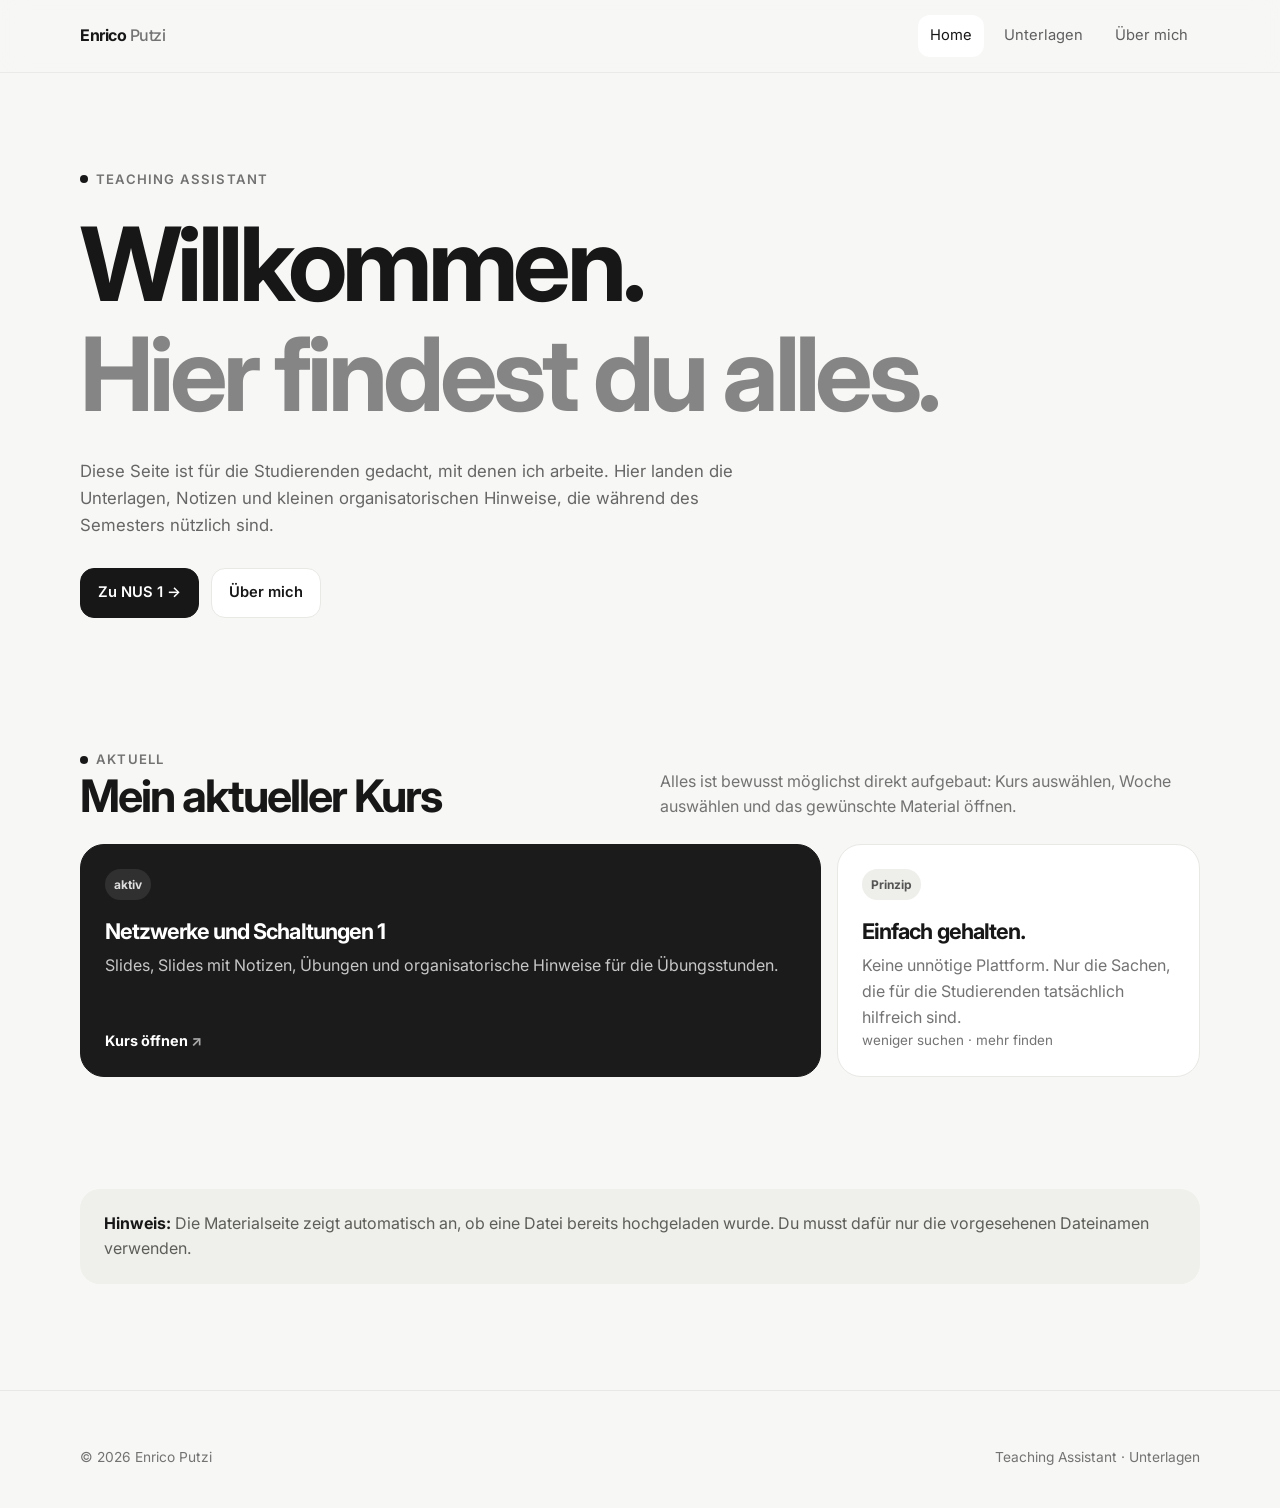
==== index.html @ 02bc379d "Init" ====
<!doctype html>
<html lang="de">
<head>
  <meta charset="utf-8">
  <meta name="viewport" content="width=device-width, initial-scale=1">
  <title>Enrico Putzi — Teaching Assistant</title>
  <meta name="description" content="Unterlagen und Informationen von Enrico Putzi als Teaching Assistant.">
  <link rel="stylesheet" href="style.css">
  <script src="site-config.js"></script>
</head>
<body>
<header class="nav"><div class="container nav-inner">
  <a class="brand" href="index.html">Enrico <span>Putzi</span></a>
  <nav class="nav-links">
    <a class="active" href="index.html">Home</a>
    <a href="study.html">Unterlagen</a>
    <a href="about.html">Über mich</a>
  </nav>
</div></header>

<main>
<section class="hero">
  <div class="container">
    <div class="kicker">Teaching Assistant</div>
    <h1>Willkommen.<br><em>Hier findest du alles.</em></h1>
    <p class="hero-copy">Diese Seite ist für die Studierenden gedacht, mit denen ich arbeite. Hier landen die Unterlagen, Notizen und kleinen organisatorischen Hinweise, die während des Semesters nützlich sind.</p>
    <div class="hero-actions">
      <a class="btn primary" href="courses/nus1/index.html">Zu NUS 1 →</a>
      <a class="btn" href="about.html">Über mich</a>
    </div>
  </div>
</section>

<section class="section">
  <div class="container">
    <div class="section-head">
      <div><div class="kicker">aktuell</div><h2>Mein aktueller Kurs</h2></div>
      <p>Alles ist bewusst möglichst direkt aufgebaut: Kurs auswählen, Woche auswählen und das gewünschte Material öffnen.</p>
    </div>
    <div class="grid">
      <a class="card wide featured-card" href="courses/nus1/index.html">
        <div>
          <span class="tag">aktiv</span>
          <h3>Netzwerke und Schaltungen 1</h3>
          <p>Slides, Slides mit Notizen, Übungen und organisatorische Hinweise für die Übungsstunden.</p>
        </div>
        <div class="card-link">Kurs öffnen</div>
      </a>
      <div class="card" id="nus2-card">
        <div><span class="tag">in Vorbereitung</span><h3>NUS 2</h3><p>Noch nicht fix. Der Bereich ist vorbereitet, bleibt bis dahin aber komplett ausgeblendet.</p></div>
        <div class="small">mit einem Klick aktivierbar</div>
      </div>
      <div class="card">
        <div><span class="tag">Prinzip</span><h3>Einfach gehalten.</h3><p>Keine unnötige Plattform. Nur die Sachen, die für die Studierenden tatsächlich hilfreich sind.</p></div>
        <div class="small">weniger suchen · mehr finden</div>
      </div>
    </div>
  </div>
</section>

<section class="section">
  <div class="container">
    <div class="note"><strong>Hinweis:</strong> Die Materialseite zeigt automatisch an, ob eine Datei bereits hochgeladen wurde. Du musst dafür nur die vorgesehenen Dateinamen verwenden.</div>
  </div>
</section>
</main>

<footer class="footer"><div class="container footer-inner"><span>© <span data-year></span> Enrico Putzi</span><span>Teaching Assistant · Unterlagen</span></div></footer>
<script src="script.js"></script>
</body>
</html>
---- style.css ----
@import url('https://fonts.googleapis.com/css2?family=Inter:wght@400;500;600;700&display=swap');
:root{--bg:#f7f7f5;--surface:#fff;--text:#171717;--muted:#737373;--line:#e8e8e5;--accent-soft:#eeeeea;--max:1120px;--radius:24px}
*{box-sizing:border-box}html{scroll-behavior:smooth}body{margin:0;font-family:Inter,system-ui,-apple-system,BlinkMacSystemFont,"Segoe UI",sans-serif;color:var(--text);background:var(--bg);line-height:1.6}a{color:inherit;text-decoration:none}img{max-width:100%;display:block}.container{width:min(var(--max),calc(100% - 36px));margin:0 auto}
.nav{position:sticky;top:0;z-index:20;background:rgba(247,247,245,.9);backdrop-filter:blur(14px);border-bottom:1px solid rgba(232,232,229,.8)}.nav-inner{min-height:72px;display:flex;align-items:center;justify-content:space-between;gap:24px}.brand{font-weight:700;letter-spacing:-.03em}.brand span{color:var(--muted);font-weight:500}.nav-links{display:flex;gap:8px;align-items:center}.nav-links a{padding:9px 12px;border-radius:12px;color:#5f5f5f;font-size:.92rem}.nav-links a:hover,.nav-links a.active{background:var(--surface);color:var(--text)}
.hero{padding:92px 0 72px}.compact-hero{padding-bottom:42px}.kicker{display:inline-flex;align-items:center;gap:8px;font-size:.82rem;color:var(--muted);font-weight:600;text-transform:uppercase;letter-spacing:.09em}.kicker::before{content:"";width:8px;height:8px;border-radius:50%;background:var(--text);display:inline-block}h1,h2,h3{letter-spacing:-.045em;line-height:1.08;margin:0}.hero h1{font-size:clamp(3.2rem,8vw,6.7rem);max-width:900px;margin-top:18px}.hero h1 em,.course-title em{font-style:normal;color:#858585}.hero-copy{max-width:700px;color:#666;margin:28px 0 0;font-size:1.05rem}.hero-actions{display:flex;gap:12px;flex-wrap:wrap;margin-top:30px}.btn{display:inline-flex;align-items:center;justify-content:center;padding:12px 17px;border:1px solid var(--line);border-radius:14px;background:var(--surface);font-weight:600;font-size:.92rem;transition:transform .18s ease,box-shadow .18s ease}.btn:hover{transform:translateY(-2px);box-shadow:0 10px 28px rgba(0,0,0,.06)}.btn.primary{background:var(--text);color:#fff;border-color:var(--text)}
.section{padding:56px 0}.section-tight{padding-top:24px}.section-head{display:flex;justify-content:space-between;align-items:end;gap:24px;margin-bottom:24px}.section-head h2{font-size:clamp(1.8rem,4vw,2.8rem)}.section-head p{max-width:540px;color:var(--muted);margin:0}.grid{display:grid;grid-template-columns:repeat(12,1fr);gap:16px}.card{grid-column:span 4;background:var(--surface);border:1px solid var(--line);border-radius:var(--radius);padding:24px;min-height:190px;display:flex;flex-direction:column;justify-content:space-between;transition:transform .18s ease,box-shadow .18s ease,border-color .18s ease}.card:hover{transform:translateY(-4px);box-shadow:0 16px 36px rgba(0,0,0,.06);border-color:#d9d9d5}.card.wide{grid-column:span 8}.card.full{grid-column:1/-1}.card .tag{display:inline-flex;width:max-content;padding:6px 9px;border-radius:999px;background:var(--accent-soft);font-size:.75rem;font-weight:700;color:#555}.card h3{font-size:1.35rem;margin-top:20px}.card p{color:var(--muted);margin:10px 0 0}.card-link{margin-top:24px;font-size:.9rem;font-weight:700}.card-link::after{content:" ↗";color:var(--muted)}.featured-card{background:#1b1b1b;color:#fff;border-color:#1b1b1b}.featured-card p{color:#c7c7c7}.featured-card .tag{background:#303030;color:#ddd}.featured-card .card-link::after{color:#aaa}
.note{background:#efefeb;border-radius:20px;padding:22px 24px;color:#5d5d5a}.note strong{color:var(--text)}.course-hero{padding:70px 0 40px}.course-title{font-size:clamp(2.8rem,7vw,5.5rem);max-width:850px;margin-top:16px}.course-intro{max-width:690px;color:var(--muted);font-size:1.05rem;margin:24px 0 0}.course-meta{display:flex;flex-wrap:wrap;gap:8px;margin-top:22px}.pill{padding:8px 11px;background:var(--surface);border:1px solid var(--line);border-radius:999px;font-size:.82rem;color:#666}
.week-list{display:grid;gap:12px}.week-card{background:var(--surface);border:1px solid var(--line);border-radius:22px;padding:20px;display:grid;grid-template-columns:70px minmax(180px,1fr) minmax(390px,1.8fr);gap:18px;align-items:center;transition:transform .18s ease,box-shadow .18s ease}.week-card:hover{transform:translateY(-2px);box-shadow:0 12px 30px rgba(0,0,0,.05)}.week-number{font-size:1.5rem;font-weight:700;letter-spacing:-.05em;color:#888}.week-main h3{font-size:1.15rem}.week-main p{margin:6px 0 0;color:var(--muted);font-size:.9rem}.file-actions{display:flex;gap:8px;flex-wrap:wrap;justify-content:flex-end}.file-btn{display:flex;align-items:center;gap:9px;border:1px solid var(--line);background:#fafaf8;padding:10px 12px;border-radius:13px;font-size:.82rem;font-weight:700;color:#777;cursor:default}.file-btn.available{background:#1b1b1b;color:#fff;border-color:#1b1b1b;cursor:pointer}.file-btn.available:hover{transform:translateY(-1px)}.file-btn.unavailable{opacity:.65}.file-status{font-size:.72rem;font-weight:500;color:#9a9a96}.file-btn.available .file-status{color:#cfcfcf}.small-grid .card{grid-column:span 6}.compact-resource{min-height:180px}.availability{font-size:.8rem;color:#999}.compact-resource.available{background:#fff}.compact-resource.unavailable{opacity:.8}
.profile{display:grid;grid-template-columns:260px 1fr;gap:48px;align-items:start;padding:70px 0}.profile-photo{aspect-ratio:1/1;border-radius:28px;overflow:hidden;background:#e9e9e5;border:1px solid var(--line);display:grid;place-items:center}.profile-photo img{width:100%;height:100%;object-fit:cover}.profile h1{font-size:clamp(2.7rem,6vw,5rem)}.profile .lead{font-size:1.1rem;color:#656565;max-width:720px;margin:20px 0}.timeline{margin-top:36px;display:grid;gap:12px}.timeline-item{padding:18px 0;border-top:1px solid var(--line);display:grid;grid-template-columns:160px 1fr;gap:20px}.timeline-item .year{font-weight:700}.timeline-item p{margin:0;color:var(--muted)}
.footer{padding:55px 0 40px;border-top:1px solid var(--line);margin-top:50px}.footer-inner{display:flex;justify-content:space-between;gap:24px;flex-wrap:wrap;color:var(--muted);font-size:.86rem}.small{font-size:.84rem;color:var(--muted)}.back{display:inline-flex;margin-bottom:24px;color:var(--muted);font-size:.9rem}.back:hover{color:var(--text)}code{background:#ededE9;padding:2px 6px;border-radius:6px;font-size:.9em}
@media (max-width:900px){.week-card{grid-template-columns:56px 1fr}.file-actions{grid-column:2;justify-content:flex-start}.small-grid .card{grid-column:1/-1}}@media (max-width:800px){.nav-inner{min-height:64px}.nav-links{gap:2px}.nav-links a{font-size:.82rem;padding:8px}.hero{padding:65px 0 48px}.card,.card.wide{grid-column:1/-1}.profile{grid-template-columns:1fr;gap:28px}.profile-photo{max-width:280px}.timeline-item{grid-template-columns:1fr;gap:4px}}@media (max-width:520px){.container{width:min(var(--max),calc(100% - 24px))}.nav-links a:nth-child(2){display:none}.hero h1{font-size:3.2rem}.week-card{grid-template-columns:1fr}.file-actions{grid-column:auto}.file-btn{width:100%;justify-content:space-between}}
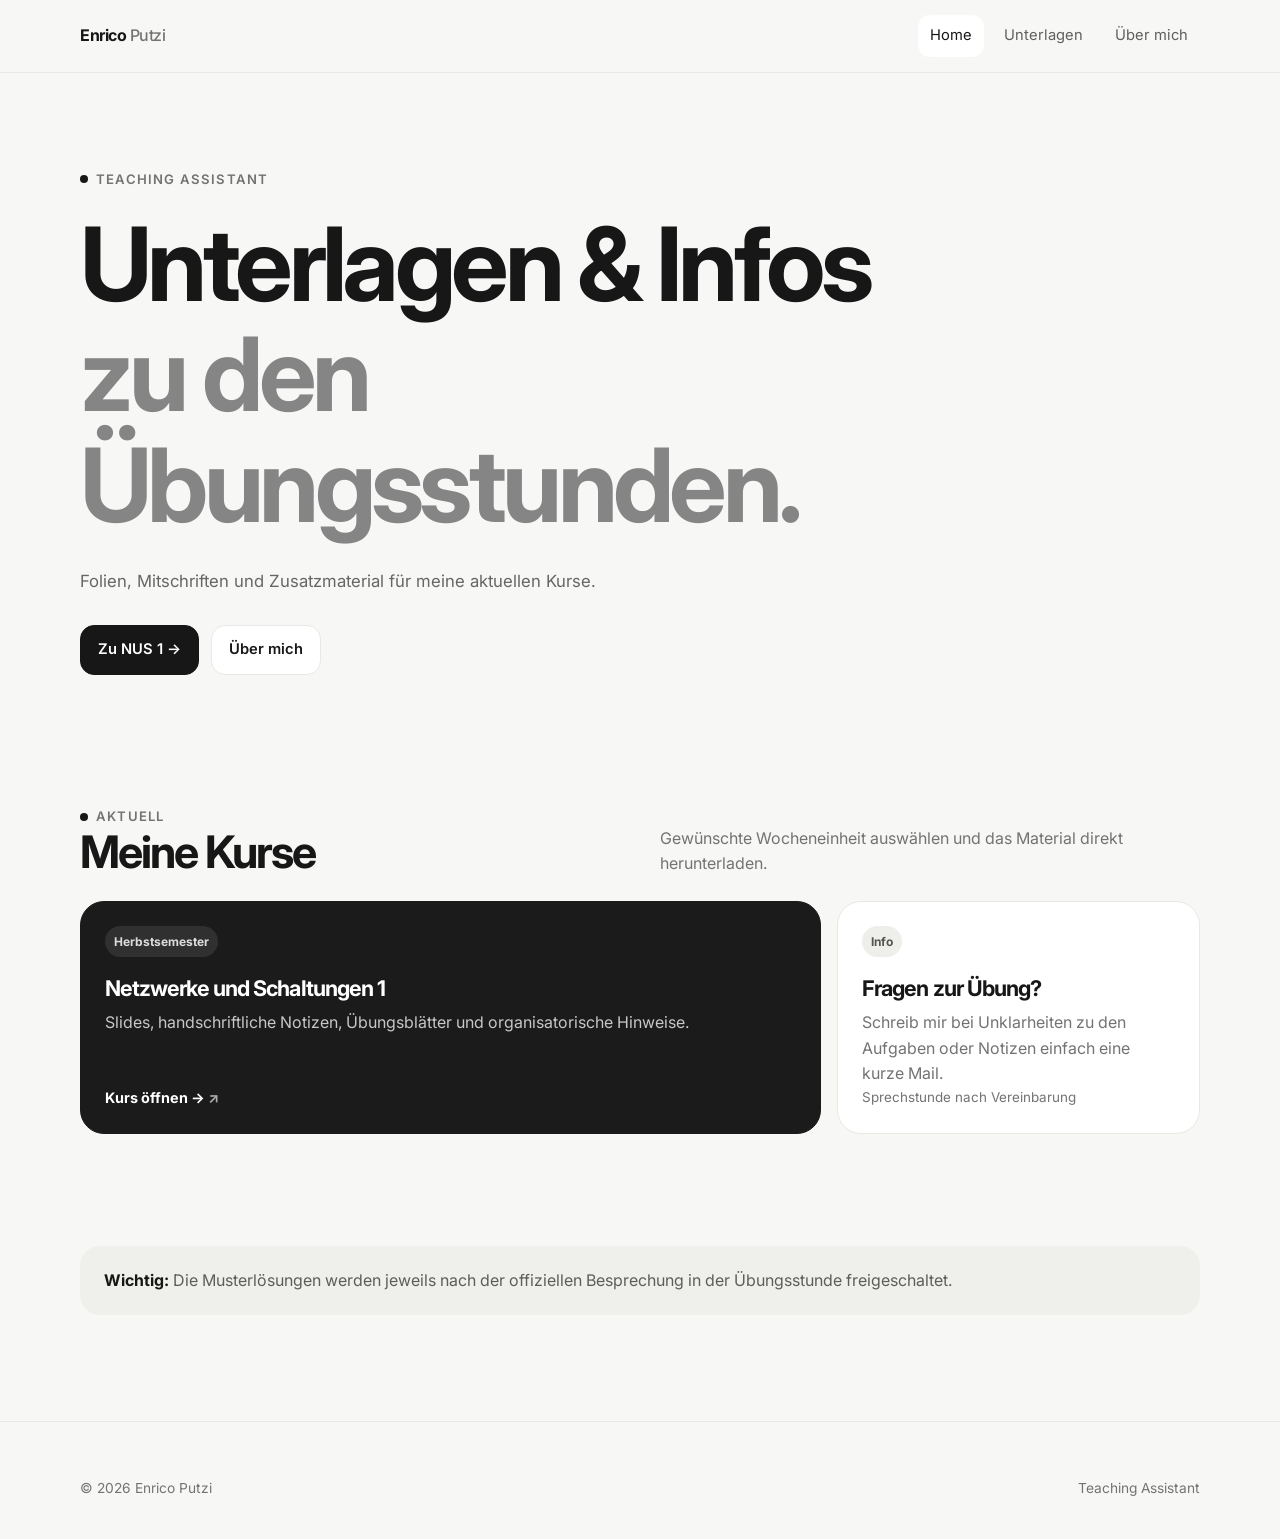
==== commit 9237b959: "asd" ====
--- a/index.html
+++ b/index.html
@@ -3,8 +3,8 @@
 <head>
   <meta charset="utf-8">
   <meta name="viewport" content="width=device-width, initial-scale=1">
-  <title>Enrico Putzi — Teaching Assistant</title>
-  <meta name="description" content="Unterlagen und Informationen von Enrico Putzi als Teaching Assistant.">
+  <title>Enrico Putzi · Teaching Assistant</title>
+  <meta name="description" content="Übungsunterlagen und Informationen von Enrico Putzi.">
   <link rel="stylesheet" href="style.css">
   <script src="site-config.js"></script>
 </head>
@@ -22,8 +22,8 @@
 <section class="hero">
   <div class="container">
     <div class="kicker">Teaching Assistant</div>
-    <h1>Willkommen.<br><em>Hier findest du alles.</em></h1>
-    <p class="hero-copy">Diese Seite ist für die Studierenden gedacht, mit denen ich arbeite. Hier landen die Unterlagen, Notizen und kleinen organisatorischen Hinweise, die während des Semesters nützlich sind.</p>
+    <h1>Unterlagen & Infos<br><em>zu den Übungsstunden.</em></h1>
+    <p class="hero-copy">Folien, Mitschriften und Zusatzmaterial für meine aktuellen Kurse.</p>
     <div class="hero-actions">
       <a class="btn primary" href="courses/nus1/index.html">Zu NUS 1 →</a>
       <a class="btn" href="about.html">Über mich</a>
@@ -34,25 +34,25 @@
 <section class="section">
   <div class="container">
     <div class="section-head">
-      <div><div class="kicker">aktuell</div><h2>Mein aktueller Kurs</h2></div>
-      <p>Alles ist bewusst möglichst direkt aufgebaut: Kurs auswählen, Woche auswählen und das gewünschte Material öffnen.</p>
+      <div><div class="kicker">Aktuell</div><h2>Meine Kurse</h2></div>
+      <p>Gewünschte Wocheneinheit auswählen und das Material direkt herunterladen.</p>
     </div>
     <div class="grid">
       <a class="card wide featured-card" href="courses/nus1/index.html">
         <div>
-          <span class="tag">aktiv</span>
+          <span class="tag">Herbstsemester</span>
           <h3>Netzwerke und Schaltungen 1</h3>
-          <p>Slides, Slides mit Notizen, Übungen und organisatorische Hinweise für die Übungsstunden.</p>
+          <p>Slides, handschriftliche Notizen, Übungsblätter und organisatorische Hinweise.</p>
         </div>
-        <div class="card-link">Kurs öffnen</div>
+        <div class="card-link">Kurs öffnen →</div>
       </a>
       <div class="card" id="nus2-card">
-        <div><span class="tag">in Vorbereitung</span><h3>NUS 2</h3><p>Noch nicht fix. Der Bereich ist vorbereitet, bleibt bis dahin aber komplett ausgeblendet.</p></div>
-        <div class="small">mit einem Klick aktivierbar</div>
+        <div><span class="tag">Frühlingssemester</span><h3>NUS 2</h3><p>Unterlagen folgen zu Beginn des kommenden Semesters.</p></div>
+        <div class="small">Demnächst verfügbar</div>
       </div>
       <div class="card">
-        <div><span class="tag">Prinzip</span><h3>Einfach gehalten.</h3><p>Keine unnötige Plattform. Nur die Sachen, die für die Studierenden tatsächlich hilfreich sind.</p></div>
-        <div class="small">weniger suchen · mehr finden</div>
+        <div><span class="tag">Info</span><h3>Fragen zur Übung?</h3><p>Schreib mir bei Unklarheiten zu den Aufgaben oder Notizen einfach eine kurze Mail.</p></div>
+        <div class="small">Sprechstunde nach Vereinbarung</div>
       </div>
     </div>
   </div>
@@ -60,12 +60,12 @@
 
 <section class="section">
   <div class="container">
-    <div class="note"><strong>Hinweis:</strong> Die Materialseite zeigt automatisch an, ob eine Datei bereits hochgeladen wurde. Du musst dafür nur die vorgesehenen Dateinamen verwenden.</div>
+    <div class="note"><strong>Wichtig:</strong> Die Musterlösungen werden jeweils nach der offiziellen Besprechung in der Übungsstunde freigeschaltet.</div>
   </div>
 </section>
 </main>
 
-<footer class="footer"><div class="container footer-inner"><span>© <span data-year></span> Enrico Putzi</span><span>Teaching Assistant · Unterlagen</span></div></footer>
+<footer class="footer"><div class="container footer-inner"><span>© <span data-year></span> Enrico Putzi</span><span>Teaching Assistant</span></div></footer>
 <script src="script.js"></script>
 </body>
-</html>
+</html>
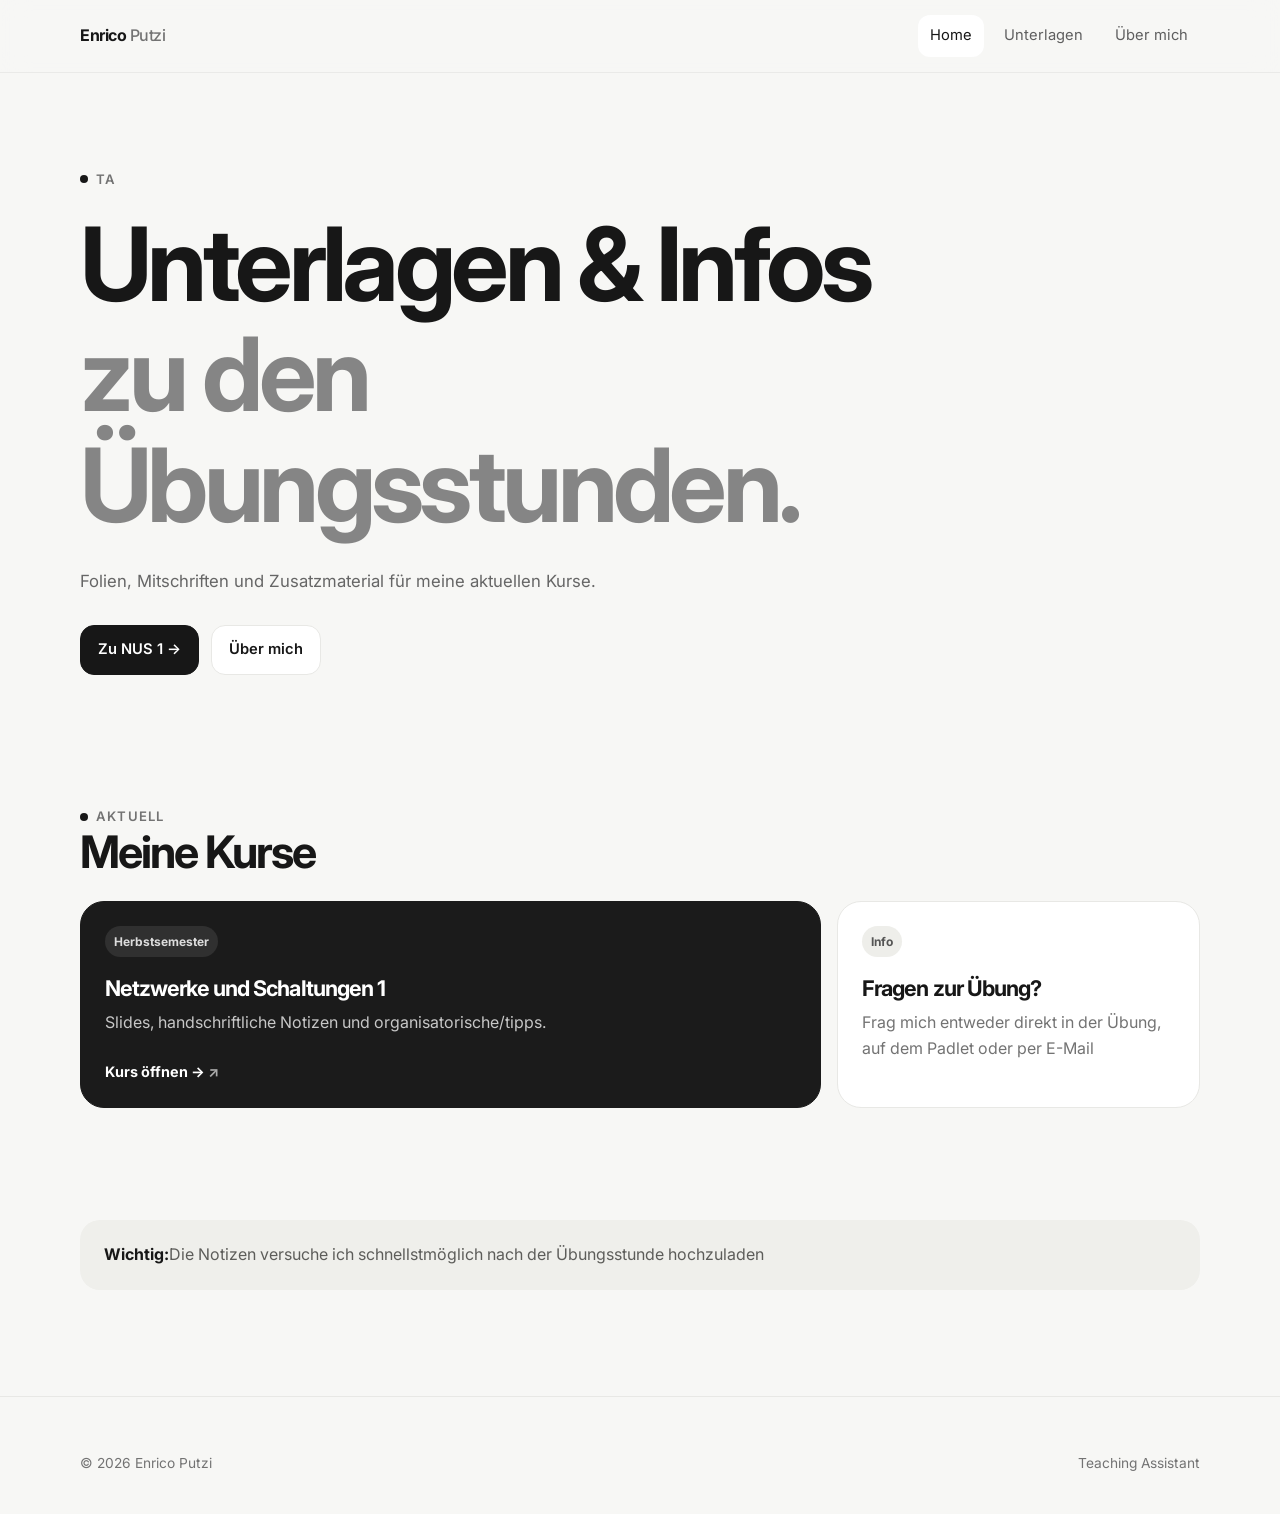
==== commit 2198beea: "updates" ====
--- a/index.html
+++ b/index.html
@@ -21,7 +21,7 @@
 <main>
 <section class="hero">
   <div class="container">
-    <div class="kicker">Teaching Assistant</div>
+    <div class="kicker">TA</div>
     <h1>Unterlagen & Infos<br><em>zu den Übungsstunden.</em></h1>
     <p class="hero-copy">Folien, Mitschriften und Zusatzmaterial für meine aktuellen Kurse.</p>
     <div class="hero-actions">
@@ -35,14 +35,13 @@
   <div class="container">
     <div class="section-head">
       <div><div class="kicker">Aktuell</div><h2>Meine Kurse</h2></div>
-      <p>Gewünschte Wocheneinheit auswählen und das Material direkt herunterladen.</p>
-    </div>
+      </div>
     <div class="grid">
       <a class="card wide featured-card" href="courses/nus1/index.html">
         <div>
           <span class="tag">Herbstsemester</span>
           <h3>Netzwerke und Schaltungen 1</h3>
-          <p>Slides, handschriftliche Notizen, Übungsblätter und organisatorische Hinweise.</p>
+          <p>Slides, handschriftliche Notizen und organisatorische/tipps.</p>
         </div>
         <div class="card-link">Kurs öffnen →</div>
       </a>
@@ -51,16 +50,15 @@
         <div class="small">Demnächst verfügbar</div>
       </div>
       <div class="card">
-        <div><span class="tag">Info</span><h3>Fragen zur Übung?</h3><p>Schreib mir bei Unklarheiten zu den Aufgaben oder Notizen einfach eine kurze Mail.</p></div>
-        <div class="small">Sprechstunde nach Vereinbarung</div>
-      </div>
+        <div><span class="tag">Info</span><h3>Fragen zur Übung?</h3><p>Frag mich entweder direkt in der Übung, auf dem Padlet oder per E-Mail</p></div>
+        </div>
     </div>
   </div>
 </section>
 
 <section class="section">
   <div class="container">
-    <div class="note"><strong>Wichtig:</strong> Die Musterlösungen werden jeweils nach der offiziellen Besprechung in der Übungsstunde freigeschaltet.</div>
+    <div class="note"><strong>Wichtig:</strong>Die Notizen versuche ich schnellstmöglich nach der Übungsstunde hochzuladen</div>
   </div>
 </section>
 </main>
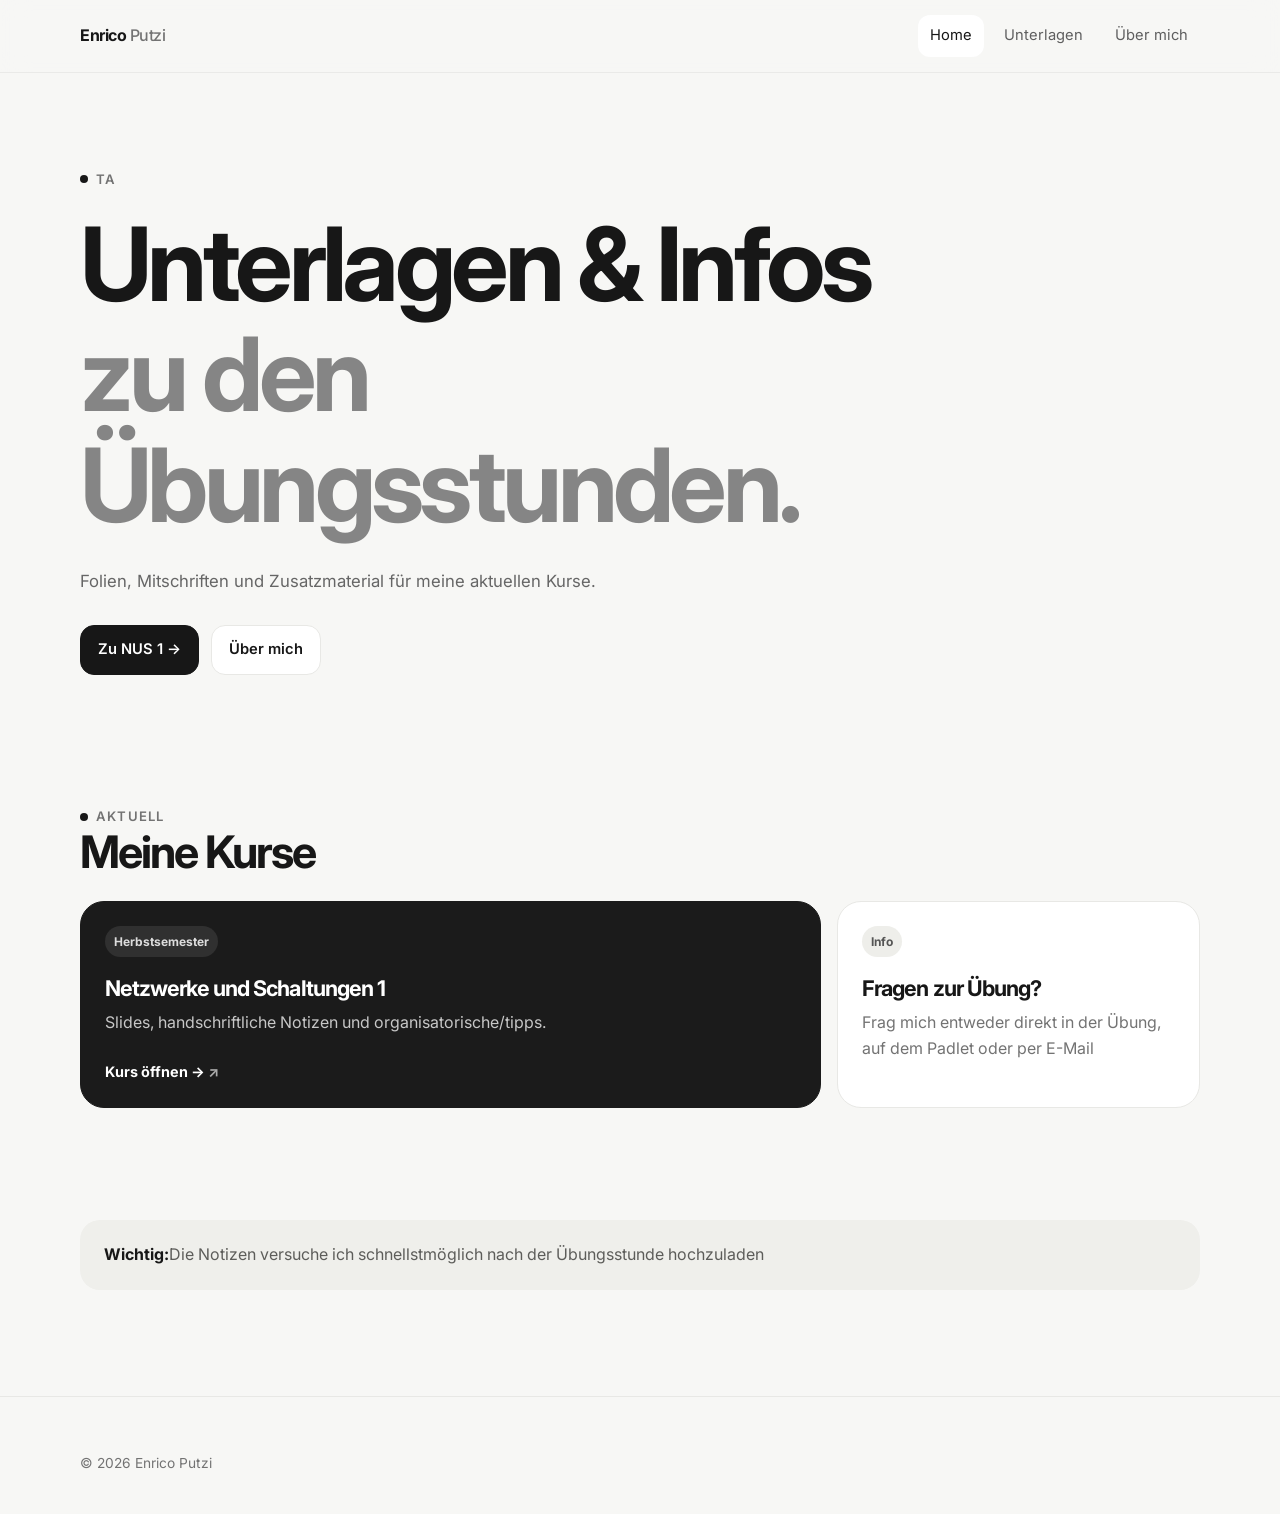
==== commit 3b3d4ceb: "Update index.html" ====
--- a/index.html
+++ b/index.html
@@ -63,7 +63,7 @@
 </section>
 </main>
 
-<footer class="footer"><div class="container footer-inner"><span>© <span data-year></span> Enrico Putzi</span><span>Teaching Assistant</span></div></footer>
+<footer class="footer"><div class="container footer-inner"><span>© <span data-year></span> Enrico Putzi</span></div></footer>
 <script src="script.js"></script>
 </body>
 </html>
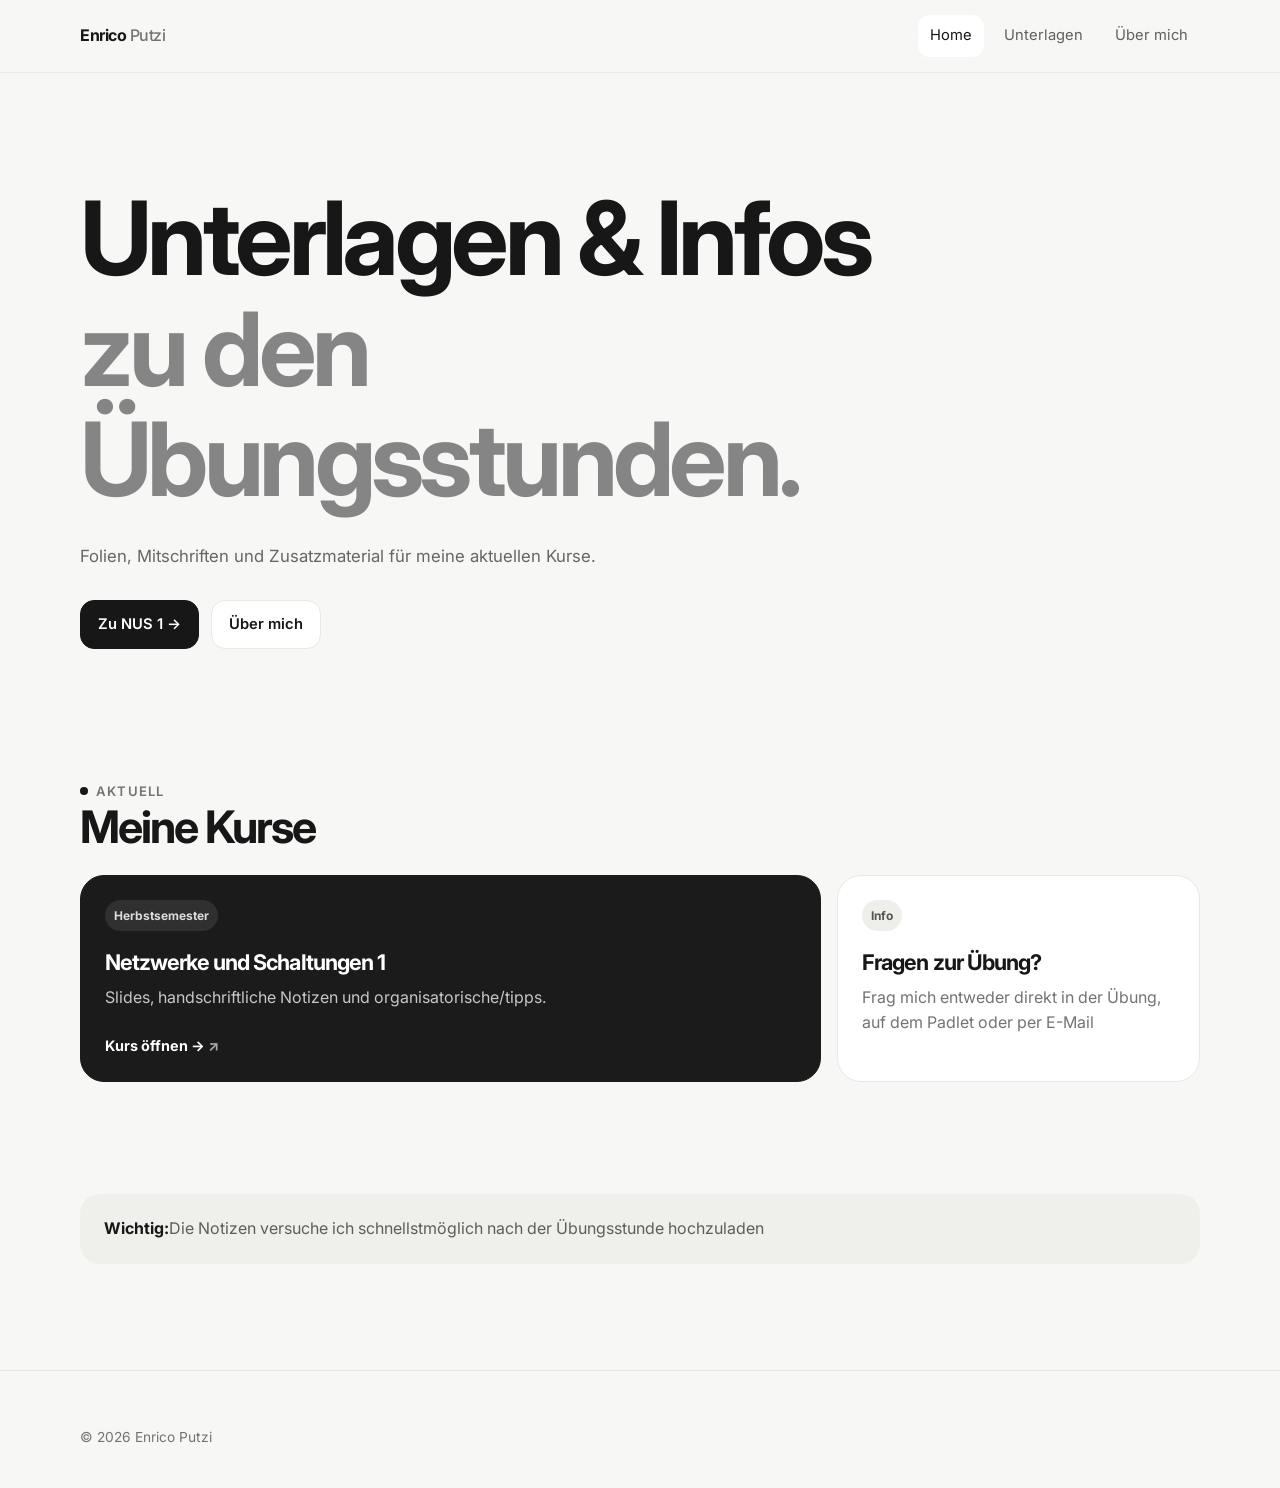
==== commit 09946860: "Update index.html" ====
--- a/index.html
+++ b/index.html
@@ -21,7 +21,6 @@
 <main>
 <section class="hero">
   <div class="container">
-    <div class="kicker">TA</div>
     <h1>Unterlagen & Infos<br><em>zu den Übungsstunden.</em></h1>
     <p class="hero-copy">Folien, Mitschriften und Zusatzmaterial für meine aktuellen Kurse.</p>
     <div class="hero-actions">
